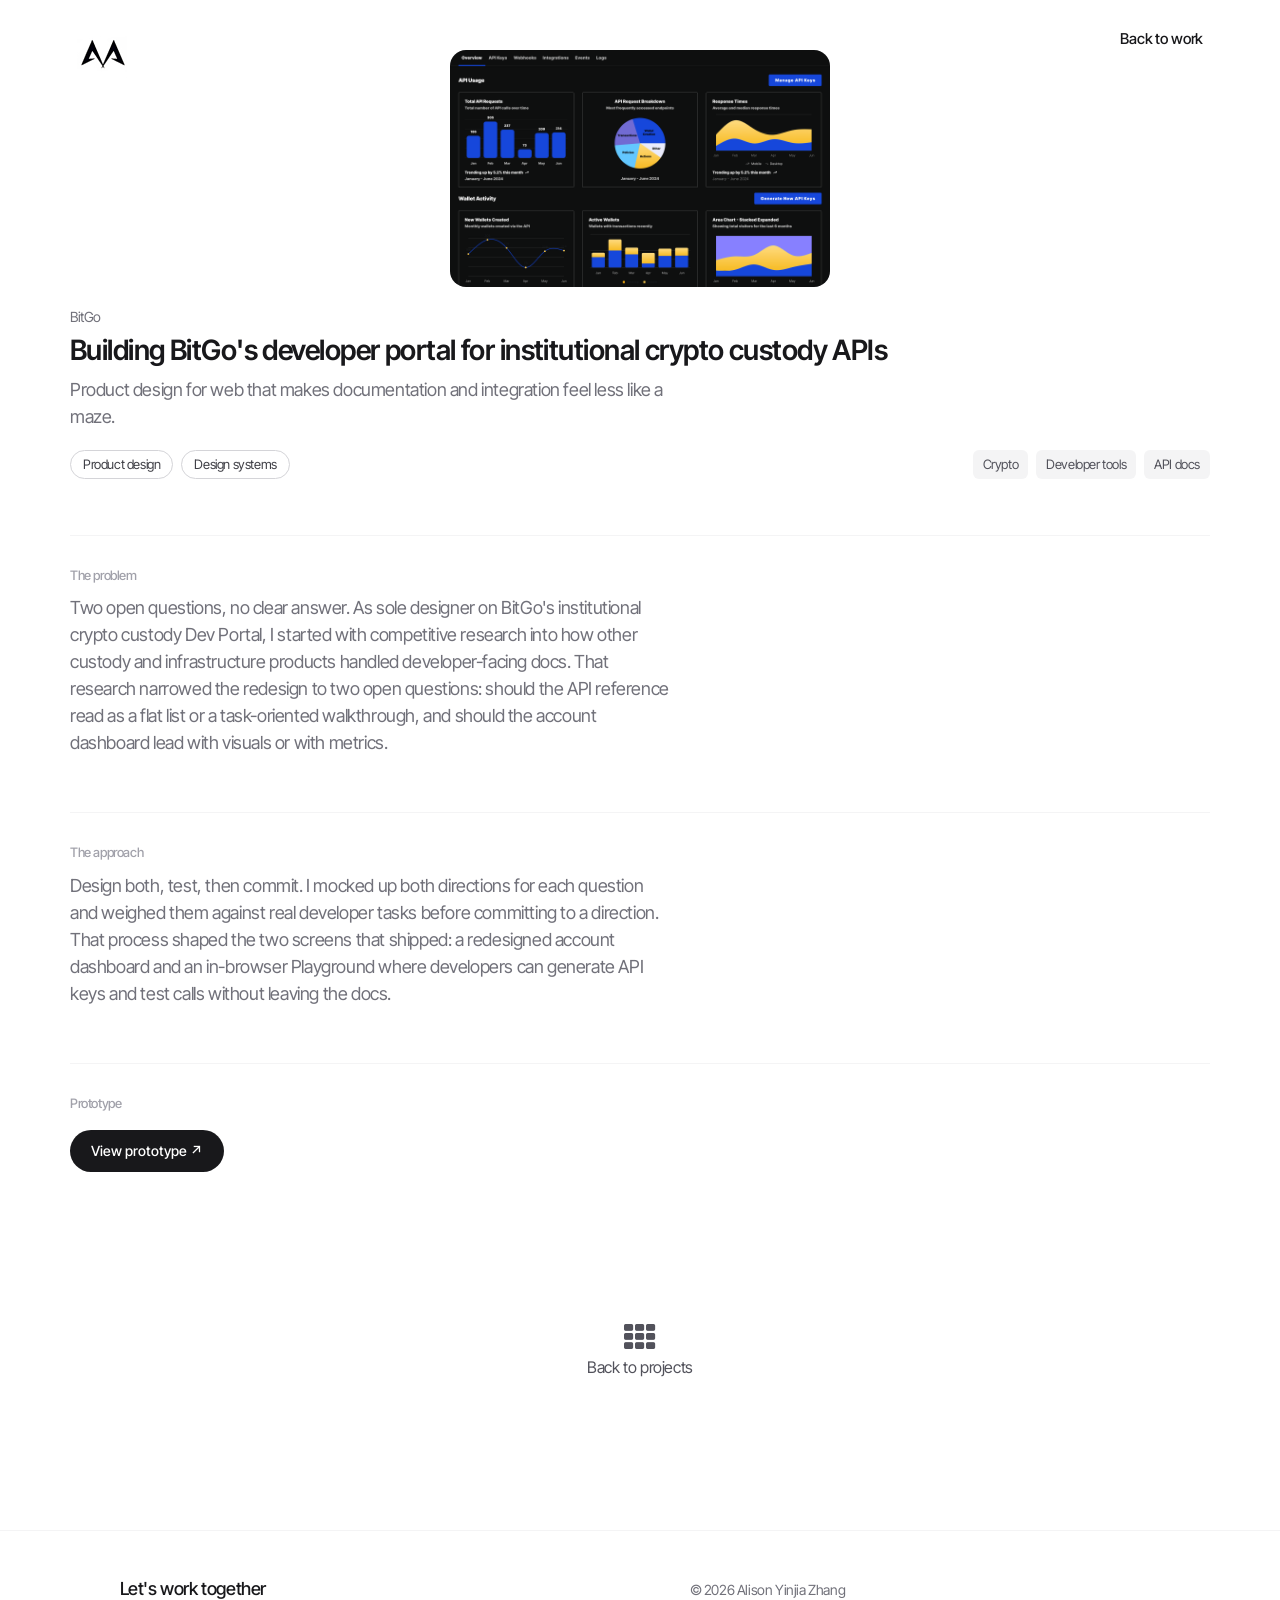
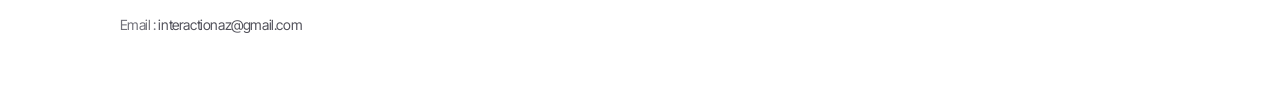
==== work-bitgo.html @ 973179d4 "Initial commit of Alison Zhang's portfolio site Co-Authored-By: Claude Sonnet 5 <noreply@anthropic.c" ====
<!doctype html>
<html class="no-js" lang="en">
<head>
<meta charset="utf-8">
<meta name="viewport" content="width=device-width, initial-scale=1">
<title>BitGo — Alison Zhang</title>
<link rel="stylesheet" href="css/bootstrap.min.css">
<link rel="stylesheet" href="css/jquery.fancybox.css">
<link rel="stylesheet" href="css/main.css">
<link rel="stylesheet" href="css/responsive.css">
<link rel="stylesheet" href="css/font-icon.css">
<link rel="stylesheet" href="https://maxcdn.bootstrapcdn.com/font-awesome/4.4.0/css/font-awesome.min.css">
</head>
<body>
<section class="banner" role="banner">
  <header id="header">
    <div class="header-content clearfix"> <a class="logo" href="index.html"><img src="images/logo.jpg" alt=""></a>
      <nav class="navigation" role="navigation">
        <ul class="primary-nav">
          <li><a href="index.html">Back to work</a></li>
        </ul>
      </nav>
      <a href="#" class="nav-toggle">Menu<span></span></a> </div>
  </header>
</section>
<section id="work-detail" class="section">
  <div class="container reveal">
    <div class="work-cover"><img src="images/portfolio/bitgo.png" alt="BitGo developer portal"></div>
    <span class="work-context">BitGo</span>
    <h1 class="work-title">Building BitGo's developer portal for institutional crypto custody APIs</h1>
    <p class="work-desc">Product design for web that makes documentation and integration feel less like a maze.</p>
    <div class="work-tags">
      <div class="tag-row">
        <span class="tag-pill">Product design</span>
        <span class="tag-pill">Design systems</span>
      </div>
      <div class="tag-row tag-row-right">
        <span class="tag-chip">Crypto</span>
        <span class="tag-chip">Developer tools</span>
        <span class="tag-chip">API docs</span>
      </div>
    </div>

    <div class="work-extra reveal">
      <h2 class="work-extra-heading">The problem</h2>
      <p class="work-desc">Two open questions, no clear answer. As sole designer on BitGo's institutional crypto custody Dev Portal, I started with competitive research into how other custody and infrastructure products handled developer-facing docs. That research narrowed the redesign to two open questions: should the API reference read as a flat list or a task-oriented walkthrough, and should the account dashboard lead with visuals or with metrics.</p>
    </div>

    <div class="work-extra reveal">
      <h2 class="work-extra-heading">The approach</h2>
      <p class="work-desc">Design both, test, then commit. I mocked up both directions for each question and weighed them against real developer tasks before committing to a direction. That process shaped the two screens that shipped: a redesigned account dashboard and an in-browser Playground where developers can generate API keys and test calls without leaving the docs.</p>
    </div>

    <div class="work-extra reveal">
      <h2 class="work-extra-heading">Prototype</h2>
      <div class="work-links">
        <a href="https://www.figma.com/proto/4MNoAdQHzC0IxiTSWb6w65/BitGo?page-id=&node-id=1-11575&viewport=1254%2C491%2C0.06&t=QxLMqzr14ycNJWtu-1&scaling=scale-down&content-scaling=fixed" class="btn" target="_blank" rel="noopener noreferrer">View prototype ↗</a>
      </div>
    </div>
  </div>
</section>
<section id="backto" class="work-detail section">
  <div class="container">
    <div class="row">
      <div class="col-md-6 col-md-offset-3 text-center section"> <a href="index.html#portfolio"><i class="fa fa-th fa-2x"></i></a>
        <p>Back to projects</p>
      </div>
    </div>
  </div>
</section>
<footer class="footer">
  <div class="container">
    <div class="col-md-6 middle">
      <h4>Let's work together</h4>
      <p> Email : <a href="mailto:interactionaz@gmail.com"> interactionaz@gmail.com </a></p>
    </div>
    <div class="col-md-6 right">
      <p>© 2026 Alison Yinjia Zhang</p>
    </div>
  </div>
</footer>
<script src="https://ajax.googleapis.com/ajax/libs/jquery/1.11.3/jquery.min.js"></script>
<script src="js/bootstrap.min.js"></script>
<script src="js/jquery.fancybox.pack.js"></script>
<script src="js/jquery.waypoints.min.js"></script>
<script src="js/retina.min.js"></script>
<script src="js/modernizr.js"></script>
<script src="js/main.js"></script>

<script>
(function () {
  var items = document.querySelectorAll(".reveal");
  if (!items.length) return;
  if (window.matchMedia("(prefers-reduced-motion: reduce)").matches) {
    items.forEach(function (el) { el.classList.add("is-visible"); });
    return;
  }
  var observer = new IntersectionObserver(function (entries) {
    entries.forEach(function (entry) {
      if (entry.isIntersecting) {
        entry.target.classList.add("is-visible");
        observer.unobserve(entry.target);
      }
    });
  }, { threshold: 0.15, rootMargin: "0px 0px -40px 0px" });
  items.forEach(function (el) { observer.observe(el); });
})();
</script>
</body>
</html>
---- css/main.css ----
/* ------------------------------------------------------------------------------
	Template Name: Flosix
	Author: Designstub
	Author URI: http://www.designstub.com
	License: GNU General Public License version 3.0
	License URI: http://www.gnu.org/licenses/gpl-3.0.html
	Version: 1.0

/* ------------------------------------------------------------------------------
	Typography
-------------------------------------------------------------------------------*/
@import url('https://fonts.googleapis.com/css2?family=Inter+Tight:ital,wght@0,400;0,450;0,500;0,600;0,700;1,400&display=swap');

p {
	font-size: 16px;
	line-height: 1.6;
	color: #52525b;
}
h1 {
	font-size: 18px;
	color: #18181b;
	font-weight: 500;
}
h2 {
	font-size: 18px;
	color: #18181b;
	font-weight: 500;
}
h3 {
	font-size: 16px;
	color: #18181b;
	font-weight: 450;
}
h4 {
	font-size: 14px;
	color: #52525b;
	font-weight: 400;
}
h5 {
	font-size: 14px;
	color: #18181b;
	font-weight: 500;
}
.btn {
	background-color: #18181b;
	margin: 40px;
	color: #fff;
	font-size: 14px;
	font-weight: 500;
	letter-spacing: 0;
	border-radius: 999px;
	padding: 10px 20px;
	display: inline-block;
	text-transform: none;
}
.btn:hover, .btn:focus {
	background-color: #3f3f46;
	color: #fff;
}
.btn-large {
	padding: 15px 40px;
}
/* ------------------------------------------------------------------------------
	Global Styles
-------------------------------------------------------------------------------*/
a {
	color: #52525b;
}
a:hover, a:focus {
	text-decoration: none;
	color: #18181b;
	-moz-transition: background-color, color, 0.3s;
	-o-transition: background-color, color, 0.3s;
	-webkit-transition: background-color, color, 0.3s;
	transition: background-color, color, 0.3s;
}
body {
	font-family: 'Inter Tight', ui-sans-serif, system-ui, -apple-system, BlinkMacSystemFont, "Segoe UI", sans-serif;
	font-weight: 400;
	font-size: 16px;
	letter-spacing: -0.025em;
	color: #18181b;
	background-color: #ffffff;
}
ul, ol {
	margin: 0;
	padding: 0;
}
ul li {
	list-style: none;
}
.section {
	padding: 50px 0;
}
.no-padding {
	padding: 0;
}
.no-gutter [class*=col-] {
	padding-right: 0;
	padding-left: 0;
}
.extra-padding {
	margin: 60px 0 0 100px;
}
/* ------------------------------------------------------------------------------
	 Header
-------------------------------------------------------------------------------*/
#header {
	position: fixed;
	width: 100%;
	z-index: 999;
}
#header .header-content {
	margin: 0 auto;
	padding: 28px 6%;
	width: 100%;
	-moz-transition: padding 0.3s;
	-o-transition: padding 0.3s;
	-webkit-transition: padding 0.3s;
	transition: padding 0.3s;
}
#header .logo {
	float: left;
}
#header.fixed {
	background-color: rgba(255, 255, 255, 1);
	border-bottom: 1px solid #f4f4f5;
}
#header.fixed .header-content {
	border-bottom: 0;
	padding: 20px 6%;
}
#header.fixed .nav-toggle {
	top: 18px;
}
.navigation.open {
	opacity: 0.9;
	visibility: visible;
	-moz-transition: opacity 0.5s;
	-o-transition: opacity 0.5s;
	-webkit-transition: opacity 0.5s;
	transition: opacity 0.5s;
}
.navigation {
	float: right;
}
.navigation li {
	display: inline-block;
}
.navigation, .navigation a {
	color: #18181b;
	font-size: 15px;
	font-weight: 500;
	margin-left: 32px;
	letter-spacing: -0.01em;
}
.navigation a {
	position: relative;
	padding-bottom: 2px;
}
.navigation a:after {
	content: "";
	position: absolute;
	left: 0;
	bottom: 0;
	width: 100%;
	max-width: 0;
	height: 1px;
	background-color: #18181b;
	-webkit-transition: max-width 0.25s ease;
	transition: max-width 0.25s ease;
}
.navigation a:hover, .navigation a.active {
	color: #18181b;
}
.navigation a:hover:after, .navigation a.active:after {
	max-width: 100%;
}
.nav-toggle {
	display: none;
	height: 44px;
	overflow: hidden;
	position: fixed;
	right: 5%;
	text-indent: 100%;
	top: 32px;
	white-space: nowrap;
	width: 44px;
	z-index: 99999;
	-moz-transition: all 0.3s;
	-o-transition: all 0.3s;
	-webkit-transition: all 0.3s;
	transition: all 0.3s;
}
.nav-toggle:before, .nav-toggle:after {
	border-radius: 50%;
	content: "";
	height: 100%;
	left: 0;
	position: absolute;
	top: 0;
	width: 100%;
	-moz-transform: translateZ(0);
	-ms-transform: translateZ(0);
	-webkit-transform: translateZ(0);
	transform: translateZ(0);
	-moz-backface-visibility: hidden;
	-webkit-backface-visibility: hidden;
	backface-visibility: hidden;
	-moz-transition-property: -moz-transform;
	-o-transition-property: -o-transform;
	-webkit-transition-property: -webkit-transform;
	transition-property: transform;
}
.nav-toggle:before {
	background-color: #18181b;
	-moz-transform: scale(1);
	-ms-transform: scale(1);
	-webkit-transform: scale(1);
	transform: scale(1);
	-moz-transition-duration: 0.3s;
	-o-transition-duration: 0.3s;
	-webkit-transition-duration: 0.3s;
	transition-duration: 0.3s;
}
.nav-toggle:after {
	background-color: #3f3f46;
	-moz-transform: scale(0);
	-ms-transform: scale(0);
	-webkit-transform: scale(0);
	transform: scale(0);
	-moz-transition-duration: 0s;
	-o-transition-duration: 0s;
	-webkit-transition-duration: 0s;
	transition-duration: 0s;
}
.nav-toggle span {
	background-color: #fff;
	bottom: auto;
	display: inline-block;
	height: 3px;
	left: 50%;
	position: absolute;
	right: auto;
	top: 50%;
	width: 18px;
	z-index: 10;
	-moz-transform: translateX(-50%) translateY(-50%);
	-ms-transform: translateX(-50%) translateY(-50%);
	-webkit-transform: translateX(-50%) translateY(-50%);
	transform: translateX(-50%) translateY(-50%);
}
.nav-toggle span:before, .nav-toggle span:after {
	background-color: #fff;
	content: "";
	height: 100%;
	position: absolute;
	right: 0;
	top: 0;
	width: 100%;
	-moz-transform: translateZ(0);
	-ms-transform: translateZ(0);
	-webkit-transform: translateZ(0);
	transform: translateZ(0);
	-moz-backface-visibility: hidden;
	-webkit-backface-visibility: hidden;
	backface-visibility: hidden;
	-moz-transition: -moz-transform 0.3s;
	-o-transition: -o-transform 0.3s;
	-webkit-transition: -webkit-transform 0.3s;
	transition: transform 0.3s;
}
.nav-toggle span:before {
	-moz-transform: translateY(-6px) rotate(0deg);
	-ms-transform: translateY(-6px) rotate(0deg);
	-webkit-transform: translateY(-6px) rotate(0deg);
	transform: translateY(-6px) rotate(0deg);
}
.nav-toggle span:after {
	-moz-transform: translateY(6px) rotate(0deg);
	-ms-transform: translateY(6px) rotate(0deg);
	-webkit-transform: translateY(6px) rotate(0deg);
	transform: translateY(6px) rotate(0deg);
}
.nav-toggle.close-nav:before {
	-moz-transform: scale(0);
	-ms-transform: scale(0);
	-webkit-transform: scale(0);
	transform: scale(0);
}
.nav-toggle.close-nav:after {
	-moz-transform: scale(1);
	-ms-transform: scale(1);
	-webkit-transform: scale(1);
	transform: scale(1);
}
.nav-toggle.close-nav span {
	background-color: rgba(255, 255, 255, 0);
}
.nav-toggle.close-nav span:before, .nav-toggle.close-nav span:after {
	background-color: #fff;
}
.nav-toggle.close-nav span:before {
	-moz-transform: translateY(0) rotate(45deg);
	-ms-transform: translateY(0) rotate(45deg);
	-webkit-transform: translateY(0) rotate(45deg);
	transform: translateY(0) rotate(45deg);
}
.nav-toggle.close-nav span:after {
	-moz-transform: translateY(0) rotate(-45deg);
	-ms-transform: translateY(0) rotate(-45deg);
	-webkit-transform: translateY(0) rotate(-45deg);
	transform: translateY(0) rotate(-45deg);
}
/* ------------------------------------------------------------------------------
	 Hero content
-------------------------------------------------------------------------------*/
.hero {
	margin-top: 140px;
}
.hero-content {
}
.hero h1 {
	font-size: 24px;
	font-weight: 500;
	text-transform: none;
	letter-spacing: -0.01em;
	color: #18181b;
}
.hero h3 {
	font-size: 15px;
	font-weight: 400;
	color: #71717a;
}
.navbar,
.navbar-nav > li > a {
	font-size: 15px;
}
.hero h4 {
	font-weight: 400;
}
.hero p {
	padding-top: 20px;
}
.hero-copy h3,
.hero-copy p {
	color: #18181b;
	font-weight: 400;
}
.hero-copy h3 {
	font-size: 18px;
	line-height: 1.4;
	font-weight: 500;
}
.hero-copy p {
	font-size: 16px;
	line-height: 1.6;
	color: #52525b;
	padding-top: 18px;
	max-width: 60ch;
}
/* ------------------------------------------------------------------------------
	 Work
-------------------------------------------------------------------------------*/
.work-heading {
	font-size: 18px;
	font-weight: 500;
	color: #18181b;
	margin: 0 0 32px;
}
.work-heading-earlier {
	margin-top: 96px;
	margin-bottom: 4px;
}
.work-subheading {
	font-size: 14px;
	color: #71717a;
	margin: 0 0 32px;
}
.work-list {
	display: flex;
	flex-direction: column;
	gap: 80px;
}
.work-item {
	display: block;
	color: inherit;
}
.work-item:hover, .work-item:focus {
	color: inherit;
}
.work-cover {
	position: relative;
	width: 33.333%;
	margin: 0 auto;
	aspect-ratio: 16 / 10;
	border-radius: 16px;
	overflow: hidden;
	background-color: #fafafa;
	box-shadow: inset 0 0 0 1px rgba(228,228,231,.6);
}
.work-cover img {
	width: 100%;
	height: 100%;
	object-fit: cover;
	display: block;
	-webkit-transition: transform 0.4s ease;
	transition: transform 0.4s ease;
}
.work-item:hover .work-cover img {
	transform: scale(1.015);
}
.work-context {
	display: block;
	margin-top: 20px;
	font-size: 14px;
	color: #71717a;
}
.work-title {
	margin: 6px 0 0;
	font-size: 28px;
	line-height: 1.25;
	font-weight: 600;
	letter-spacing: -0.02em;
	color: #18181b;
}
.work-item:hover .work-title {
	color: #52525b;
}
.work-desc {
	margin: 8px 0 0;
	font-size: 18px;
	line-height: 1.5;
	color: #71717a;
	max-width: 60ch;
}
.work-tags {
	margin-top: 20px;
	display: flex;
	flex-wrap: wrap;
	align-items: flex-start;
	justify-content: space-between;
	gap: 12px 24px;
}
.tag-row {
	display: flex;
	flex-wrap: wrap;
	gap: 8px;
}
.tag-row-right {
	margin-left: auto;
	justify-content: flex-end;
}
.tag-pill {
	border: 1px solid #d4d4d8;
	border-radius: 999px;
	padding: 4px 12px;
	font-size: 13px;
	color: #3f3f46;
}
.tag-chip {
	background-color: #f4f4f5;
	color: #52525b;
	border-radius: 6px;
	padding: 5px 10px;
	font-size: 13px;
}
.work-extra {
	margin-top: 56px;
	padding-top: 32px;
	border-top: 1px solid #f4f4f5;
}
.work-extra-heading {
	font-size: 13px;
	font-weight: 500;
	color: #a1a1aa;
	margin: 0 0 12px;
}
.work-gallery {
	display: flex;
	flex-direction: column;
	gap: 20px;
	margin-top: 20px;
}
.work-gallery img {
	width: 100%;
	border-radius: 12px;
	display: block;
}
.work-links {
	display: flex;
	flex-wrap: wrap;
	gap: 10px;
	margin-top: 20px;
}
.work-links .btn {
	margin: 0;
}
/* ------------------------------------------------------------------------------
	 Portfolio grid (homepage)
-------------------------------------------------------------------------------*/
.portfolio-category {
	font-size: 28px;
	font-weight: 600;
	letter-spacing: -0.02em;
	color: #18181b;
	margin: 48px 0 24px;
	padding-bottom: 12px;
	border-bottom: 2px solid #18181b;
}
.row:first-child .portfolio-category {
	margin-top: 0;
}
#portfolio .portfolio-item {
	right: 0;
	margin: 0 0 20px;
	padding: 0 10px;
}
#portfolio .portfolio-item .portfolio-link {
	display: block;
	position: relative;
	margin: 0 auto;
}
#portfolio .portfolio-item .portfolio-link .caption {
	position: absolute;
	width: 100%;
	height: 100%;
	opacity: 0;
	background: rgba(24,24,27,.92);
	-webkit-transition: all ease .5s;
	-moz-transition: all ease .5s;
	transition: all ease .5s;
}
#portfolio .portfolio-item .portfolio-link .caption:hover {
	opacity: 1;
}
#portfolio .portfolio-item .portfolio-link .caption .caption-content {
	position: absolute;
	top: 50%;
	width: 100%;
	text-align: center;
	font-size: 16px;
	color: #fff;
	height: auto;
	margin-top: 0;
	-webkit-transform: translateY(-50%);
	transform: translateY(-50%);
	padding: 0 18px;
}
#portfolio .portfolio-item .portfolio-link .caption .caption-content i {
	margin-top: -12px;
}
#portfolio .portfolio-item .portfolio-link .caption .caption-content h3 {
	margin: 0;
	color: #fafafa;
	font-size: 17px;
	font-weight: 500;
	letter-spacing: -0.01em;
	text-transform: none;
}
#portfolio .portfolio-item .portfolio-link .caption .caption-content h4 {
	margin: 10px 0;
	color: #d4d4d8;
	font-size: 14px;
	line-height: 1.5;
	letter-spacing: 0;
	text-transform: none;
}
#portfolio * {
	z-index: 2;
}
/* ------------------------------------------------------------------------------
	 Service
-------------------------------------------------------------------------------*/
.service {
	margin-bottom: 50px;
}
.service h4 {
	font-size: 18px;
	color: #18181b;
	font-weight: 500;
	text-transform: none;
}
.service-content {
	margin-top: 30px;
}
.service .icon {
	color: #a1a1aa;
	font-size: 28px;
}
.service-content h5 {
	text-transform: none;
	font-weight: 500;
	color: #18181b;
}
/* ------------------------------------------------------------------------------
	 Footer
-------------------------------------------------------------------------------*/
.footer {
	text-align: left;
	background-color: #ffffff;
	border-top: 1px solid #f4f4f5;
	padding: 48px 7%;
	margin-top: 40px;
}
.footer h4 {
	color: #18181b;
	font-size: 18px;
	font-weight: 500;
	margin: 0 0 15px 0;
	padding: 0px;
}
.footer p {
	color: #71717a;
	font-size: 14px;
}
.footer a {
	color: #52525b;
}
.footer a:hover {
	text-decoration: underline;
	color: #18181b;
}
.footer .fa-heart {
	color: #e11d48;
	font-size: 11px;
	margin: 0 2px;
}
/* ------------------------------------------------------------------------------
	 Work Details
-------------------------------------------------------------------------------*/
.work-detail img {
	width: 100%;
	text-align: center;
	margin: 5% 0 5% 0;
}

.work-detail a
{
	color:#52525b;
}
/* ------------------------------------------------------------------------------
	 Scroll reveal
-------------------------------------------------------------------------------*/
.reveal {
	opacity: 0;
	transform: translateY(18px);
	transition: opacity 0.7s ease, transform 0.7s ease;
}
.reveal.is-visible {
	opacity: 1;
	transform: translateY(0);
}
@media (prefers-reduced-motion: reduce) {
	.reveal {
		opacity: 1;
		transform: none;
		transition: none;
	}
}
---- css/responsive.css ----
@media screen and (max-width: 1024px) {
#header .header-content {
	width: 90%;
}
#header .header-content {
	padding: 30px 0%;
}
#header.fixed .header-content {
    border-bottom: 0 none;
    padding: 25px 0;
}
.nav-toggle {
	display: block;
}
.navigation {
	position: fixed;
	background-color: #fff;
	width: 100%;
	height: 100%;
	top: 0;
	left: 0;
	z-index: 99999;
	visibility: hidden;
	opacity: 0;
	-webkit-transition: opacity 0.5s, visibility 0s 0.5s;
	transition: opacity 0.5s, visibility 0s 0.5s;
}
.navigation .primary-nav {
	position: relative;
	top: 45%;
	-moz-transform: translateY(-45%);
	-ms-transform: translateY(-45%);
	-webkit-transform: translateY(-45%);
	transform: translateY(-45%);
}
.navigation li {
	display: block;
	font-size: 20px;
		text-align: center;
	margin-bottom: 20px;
}
.navigation a {
	display: block;
	font-size: 20px;
	margin: 0;
	margin-left: 0px;
	text-align: center;
}
.flex-control-nav {
	bottom: 20px;
}
}
@media screen and (max-width: 768px) {
.work-cover {
	width: 70%;
}
#header .header-content {
	padding: 30px 0%;
}
.navigation, .navigation a {
	margin-left: 0px;
}
.flexslider {
	padding-bottom: 80px;
}
.flex-control-nav {
	width: 100%;
}
.footer .footer-col {
	margin-bottom: 50px;
}
.hero {
	margin-top: 0px;
}
.hero-content h1 {
	margin-top: 25%;
	font-size: 22px;
}
.hero-content p {
	margin-top: 0px;

}
.hero-content h4 {
	margin-top: 25%;

}
.service {
    margin: 50px 0 50px 0;
}
.btn
{
margin-top:40%;	
}
}
@media screen and (max-width: 640px) {
#header .header-content {
	padding: 30px 0%;
}
.navigation, .navigation a {
	margin-left: 0px;
}
.hero {
	margin-top: 0px;
}
.hero-content h1 {
	margin-top: 25%;
	font-size: 22px;
}
.hero-content h4 {
	margin-top: 25%;

}
.service {
    margin: 50px 0 50px 0;
}
.btn
{
margin-top:10%;	
}
}
@media screen and (max-width: 480px) {
#header .header-content {
	padding: 30px 0%;
}
.navigation, .navigation a {
	margin-left: 0px;
}
.hero {
	margin-top: 0px;
}
.hero-content h1 {
	margin-top: 25%;
	font-size: 22px;
}
.hero-content h4 {
	margin-top: 25%;

}
.hero-content p {
    margin-top: 0px;
}

.extra-padding {
    margin: 50px 0px;
}
.service {
    margin: 50px 0 50px 0;
}
}
@media screen and (max-width: 320px) {
#header .header-content {
	padding: 30px 2%;
}
.navigation, .navigation a {
	margin-left: 0px;
}
.hero {
	margin-top: 0px;
}
.hero-content h1 {
	margin-top: 25%;
	font-size: 22px;
}
.hero-content h4 {
	margin-top: 25%;

}
.hero-content p {
    margin-top: 0px;
}
.service {
    margin: 50px 0 50px 0;
}
.extra-padding {
    margin: 50px 0px;
}
}
---- css/font-icon.css ----
/* ==========================================================================
	Font Icon (http://www.elegantthemes.com/blog/freebie-of-the-week/free-line-style-icons)
========================================================================== */
@font-face {
  font-family: "elegant-theme-line";
  src: url('../fonts/elegant-theme-line.ttf?1439850014') format('truetype'), url('../fonts/elegant-theme-line.eot?1439850014') format('embedded-opentype'), url('../fonts/elegant-theme-line.svg?1439850014') format('svg'), url('../fonts/elegant-theme-line.woff?1439850014') format('woff'); }
.icon {
  font-family: 'elegant-theme-line';
  speak: none;
  font-style: normal;
  font-weight: normal;
  font-variant: normal;
  text-transform: none;
  line-height: 1;
  /* Better Font Rendering =========== */
  -webkit-font-smoothing: antialiased;
  -moz-osx-font-smoothing: grayscale; }

.icon-mobile:before {
  content: "\e000"; }

.icon-laptop:before {
  content: "\e001"; }

.icon-desktop:before {
  content: "\e002"; }

.icon-tablet:before {
  content: "\e003"; }

.icon-phone:before {
  content: "\e004"; }

.icon-document:before {
  content: "\e005"; }

.icon-documents:before {
  content: "\e006"; }

.icon-search:before {
  content: "\e007"; }

.icon-clipboard:before {
  content: "\e008"; }

.icon-newspaper:before {
  content: "\e009"; }

.icon-notebook:before {
  content: "\e00a"; }

.icon-book-open:before {
  content: "\e00b"; }

.icon-browser:before {
  content: "\e00c"; }

.icon-calendar:before {
  content: "\e00d"; }

.icon-presentation:before {
  content: "\e00e"; }

.icon-picture:before {
  content: "\e00f"; }

.icon-pictures:before {
  content: "\e010"; }

.icon-video:before {
  content: "\e011"; }

.icon-camera:before {
  content: "\e012"; }

.icon-printer:before {
  content: "\e013"; }

.icon-toolbox:before {
  content: "\e014"; }

.icon-briefcase:before {
  content: "\e015"; }

.icon-wallet:before {
  content: "\e016"; }

.icon-gift:before {
  content: "\e017"; }

.icon-bargraph:before {
  content: "\e018"; }

.icon-grid:before {
  content: "\e019"; }

.icon-expand:before {
  content: "\e01a"; }

.icon-focus:before {
  content: "\e01b"; }

.icon-edit:before {
  content: "\e01c"; }

.icon-adjustments:before {
  content: "\e01d"; }

.icon-ribbon:before {
  content: "\e01e"; }

.icon-hourglass:before {
  content: "\e01f"; }

.icon-lock:before {
  content: "\e020"; }

.icon-megaphone:before {
  content: "\e021"; }

.icon-shield:before {
  content: "\e022"; }

.icon-trophy:before {
  content: "\e023"; }

.icon-flag:before {
  content: "\e024"; }

.icon-map:before {
  content: "\e025"; }

.icon-puzzle:before {
  content: "\e026"; }

.icon-basket:before {
  content: "\e027"; }

.icon-envelope:before {
  content: "\e028"; }

.icon-streetsign:before {
  content: "\e029"; }

.icon-telescope:before {
  content: "\e02a"; }

.icon-gears:before {
  content: "\e02b"; }

.icon-key:before {
  content: "\e02c"; }

.icon-paperclip:before {
  content: "\e02d"; }

.icon-attachment:before {
  content: "\e02e"; }

.icon-pricetags:before {
  content: "\e02f"; }

.icon-lightbulb:before {
  content: "\e030"; }

.icon-layers:before {
  content: "\e031"; }

.icon-pencil:before {
  content: "\e032"; }

.icon-tools:before {
  content: "\e033"; }

.icon-tools-2:before {
  content: "\e034"; }

.icon-scissors:before {
  content: "\e035"; }

.icon-paintbrush:before {
  content: "\e036"; }

.icon-magnifying-glass:before {
  content: "\e037"; }

.icon-circle-compass:before {
  content: "\e038"; }

.icon-linegraph:before {
  content: "\e039"; }

.icon-mic:before {
  content: "\e03a"; }

.icon-strategy:before {
  content: "\e03b"; }

.icon-beaker:before {
  content: "\e03c"; }

.icon-caution:before {
  content: "\e03d"; }

.icon-recycle:before {
  content: "\e03e"; }

.icon-anchor:before {
  content: "\e03f"; }

.icon-profile-male:before {
  content: "\e040"; }


.icon-profile-female:before {
  content: "\e041"; }

.icon-bike:before {
  content: "\e042"; }

.icon-wine:before {
  content: "\e043"; }

.icon-hotairballoon:before {
  content: "\e044"; }

.icon-globe:before {
  content: "\e045"; }

.icon-genius:before {
  content: "\e046"; }

.icon-map-pin:before {
  content: "\e047"; }

.icon-dial:before {
  content: "\e048"; }

.icon-chat:before {
  content: "\e049"; }

.icon-heart:before {
  content: "\e04a"; }

.icon-cloud:before {
  content: "\e04b"; }

.icon-upload:before {
  content: "\e04c"; }

.icon-download:before {
  content: "\e04d"; }

.icon-target:before {
  content: "\e04e"; }

.icon-hazardous:before {
  content: "\e04f"; }

.icon-piechart:before {
  content: "\e050"; }

.icon-speedometer:before {
  content: "\e051"; }

.icon-global:before {
  content: "\e052"; }

.icon-compass:before {
  content: "\e053"; }

.icon-lifesaver:before {
  content: "\e054"; }

.icon-clock:before {
  content: "\e055"; }

.icon-aperture:before {
  content: "\e056"; }

.icon-quote:before {
  content: "\e057"; }

.icon-scope:before {
  content: "\e058"; }

.icon-alarmclock:before {
  content: "\e059"; }

.icon-refresh:before {
  content: "\e05a"; }

.icon-happy:before {
  content: "\e05b"; }

.icon-sad:before {
  content: "\e05c"; }

.icon-facebook:before {
  content: "\e05d"; }

.icon-twitter:before {
  content: "\e05e"; }

.icon-googleplus:before {
  content: "\e05f"; }

.icon-rss:before {
  content: "\e060"; }

.icon-tumblr:before {
  content: "\e061"; }

.icon-linkedin:before {
  content: "\e062"; }

.icon-dribbble:before {
  content: "\e063"; }
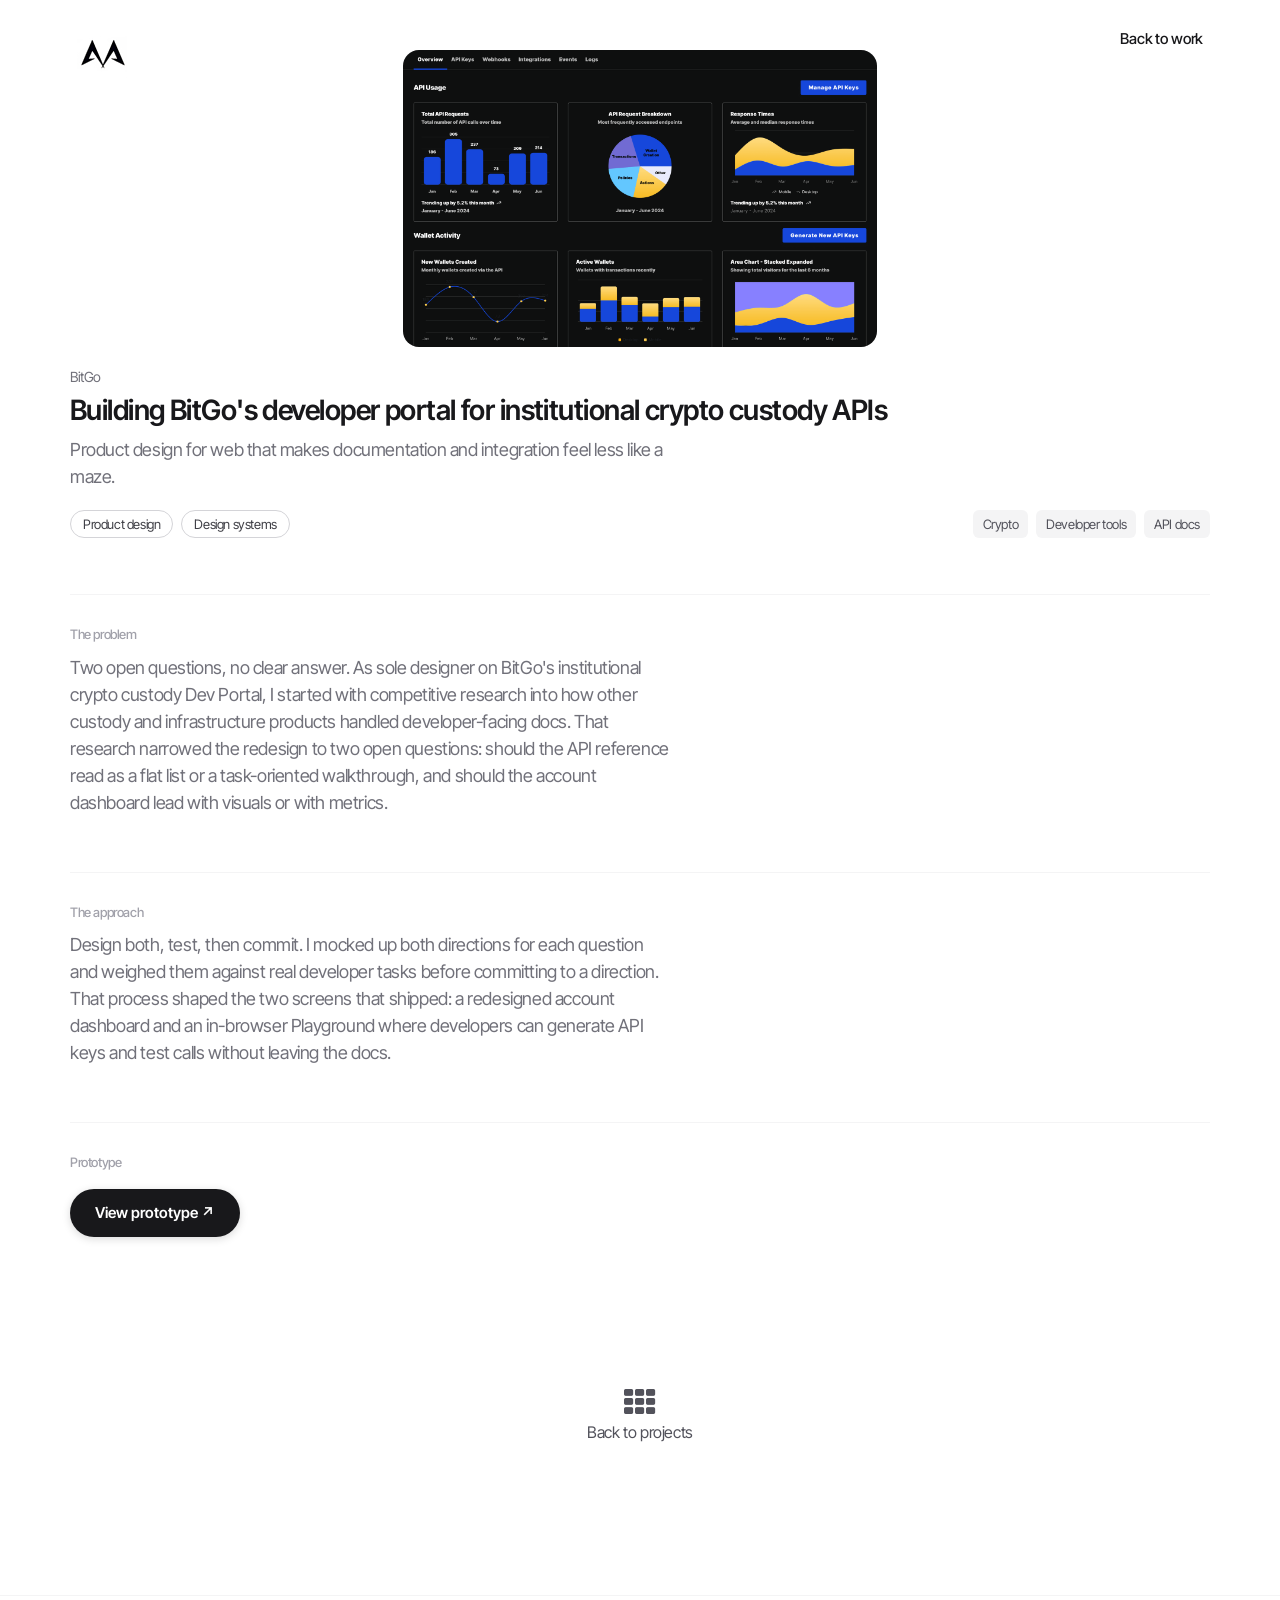
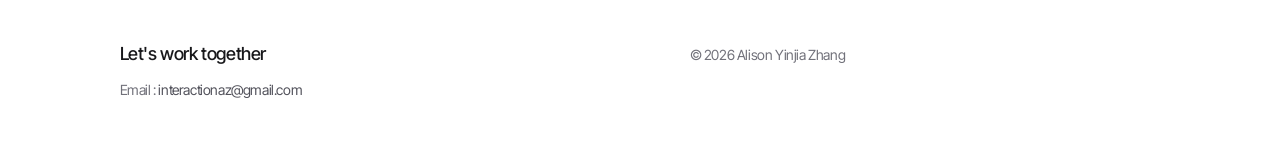
==== commit 82b57a27: "Rewrite Anti case study with real content, rework portfolio grid and detail-page image sizing - Repl" ====
--- a/work-bitgo.html
+++ b/work-bitgo.html
@@ -24,7 +24,8 @@
   </header>
 </section>
 <section id="work-detail" class="section">
-  <div class="container reveal">
+  <div class="container">
+    <div class="reveal">
     <div class="work-cover"><img src="images/portfolio/bitgo.png" alt="BitGo developer portal"></div>
     <span class="work-context">BitGo</span>
     <h1 class="work-title">Building BitGo's developer portal for institutional crypto custody APIs</h1>
@@ -39,6 +40,7 @@
         <span class="tag-chip">Developer tools</span>
         <span class="tag-chip">API docs</span>
       </div>
+    </div>
     </div>
 
     <div class="work-extra reveal">
--- a/css/main.css
+++ b/css/main.css
@@ -391,7 +391,7 @@
 }
 .work-cover {
 	position: relative;
-	width: 33.333%;
+	width: 41.666%;
 	margin: 0 auto;
 	aspect-ratio: 16 / 10;
 	border-radius: 16px;
@@ -483,9 +483,20 @@
 	margin-top: 20px;
 }
 .work-gallery img {
-	width: 100%;
+	width: 83.333%;
+	align-self: flex-start;
+	margin: 0;
 	border-radius: 12px;
 	display: block;
+}
+.work-gallery img.small-img {
+	width: 41.666%;
+}
+.work-gallery.shrink-50 img {
+	width: 46%;
+}
+.work-gallery.shrink-30 img {
+	width: 58.333%;
 }
 .work-links {
 	display: flex;
@@ -495,6 +506,44 @@
 }
 .work-links .btn {
 	margin: 0;
+	font-size: 15px;
+	font-weight: 600;
+	padding: 12px 24px;
+	box-shadow: 0 2px 8px rgba(0,0,0,.15);
+	transition: transform 0.15s ease, box-shadow 0.15s ease;
+}
+.work-links .btn:hover {
+	transform: translateY(-1px);
+	box-shadow: 0 4px 12px rgba(0,0,0,.2);
+}
+.work-stats {
+	display: flex;
+	flex-wrap: wrap;
+	gap: 32px;
+	margin-top: 20px;
+}
+.work-stat {
+	min-width: 120px;
+}
+.work-stat-number {
+	font-size: 36px;
+	font-weight: 600;
+	letter-spacing: -0.02em;
+	color: #18181b;
+}
+.work-stat-label {
+	margin-top: 4px;
+	font-size: 13px;
+	color: #71717a;
+}
+.work-quote {
+	margin: 0;
+	padding-left: 20px;
+	border-left: 2px solid #d4d4d8;
+	font-size: 18px;
+	line-height: 1.5;
+	color: #3f3f46;
+	font-style: italic;
 }
 /* ------------------------------------------------------------------------------
 	 Portfolio grid (homepage)
@@ -520,13 +569,32 @@
 	display: block;
 	position: relative;
 	margin: 0 auto;
+	aspect-ratio: 16 / 10;
+	overflow: hidden;
+	background-color: #fafafa;
+}
+#portfolio .portfolio-item .portfolio-link img {
+	width: 100%;
+	height: 100%;
+	object-fit: cover;
+	display: block;
+}
+#portfolio .portfolio-item .portfolio-link img.thumb-50 {
+	position: absolute;
+	top: 50%;
+	left: 50%;
+	transform: translate(-50%, -50%);
+	width: 50%;
+	height: auto;
+	object-fit: contain;
 }
 #portfolio .portfolio-item .portfolio-link .caption {
 	position: absolute;
+	z-index: 3;
 	width: 100%;
 	height: 100%;
 	opacity: 0;
-	background: rgba(24,24,27,.92);
+	background: rgba(24,24,27,.97);
 	-webkit-transition: all ease .5s;
 	-moz-transition: all ease .5s;
 	transition: all ease .5s;
--- a/css/responsive.css
+++ b/css/responsive.css
@@ -51,9 +51,6 @@
 }
 }
 @media screen and (max-width: 768px) {
-.work-cover {
-	width: 70%;
-}
 #header .header-content {
 	padding: 30px 0%;
 }
